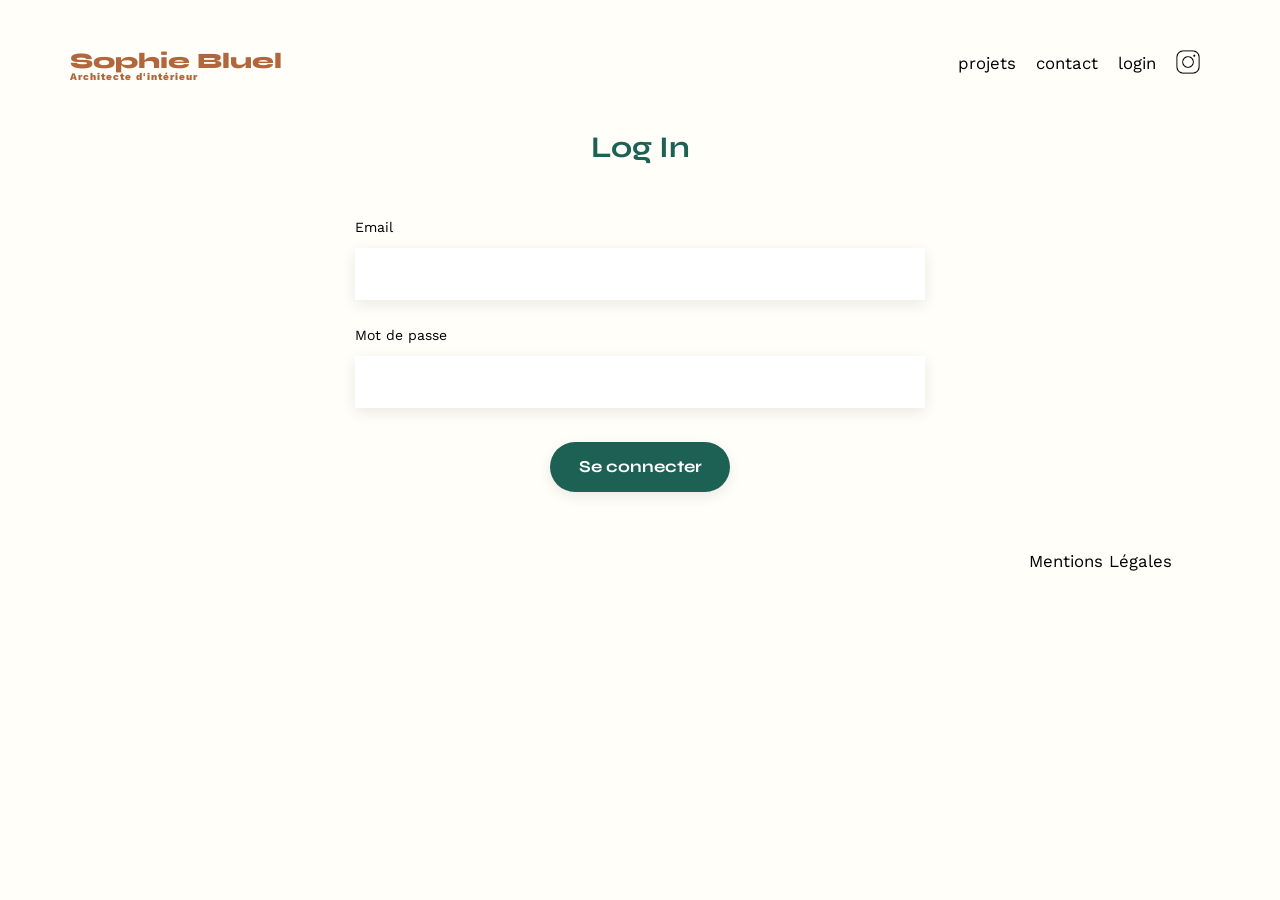
==== FrontEnd/login.html @ 8e003e16 "Filtres fonctionnels" ====
<!DOCTYPE html>
<html lang="fr">
<head>
	<meta charset="UTF-8">
	<title>Sophie Bluel - Architecte d'intérieur</title>
	<meta name="viewport" content="width=device-width, initial-scale=1.0">
	<link rel="preconnect" href="https://fonts.googleapis.com">
	<link rel="preconnect" href="https://fonts.gstatic.com" crossorigin>
	<link href="https://fonts.googleapis.com/css2?family=Syne:wght@700;800&family=Work+Sans&display=swap" rel="stylesheet">
	<meta name="description" content="">
	<link rel="stylesheet" href="./assets/style.css">
</head>
<body>
  <header>
	<h1>Sophie Bluel <span>Architecte d'intérieur</span></h1>
	<nav>
		<ul>
			<li>projets</li>
			<li>contact</li>
			<li>login</li>
			<li><img src="./assets/icons/instagram.png" alt="Instagram" class="instagram-logo"></li>
		</ul>
	</nav>
</header>
<section id="contact">
  <h2>Log In</h2>
  <form id="login-form" action="#">
    <label for="email">Email</label>
    <input type="email" id="email" required>
    <label for="password">Mot de passe</label>
    <input type="password" id="password" required>
    <input type="submit" value="Se connecter">
  </form>
</section>
<footer>
	<nav>
		<ul>
			<li>Mentions Légales</li>
		</ul>
	</nav>
</footer>
</body>
</html>
---- FrontEnd/assets/style.css ----
/* http://meyerweb.com/eric/tools/css/reset/
   v2.0 | 20110126
   License: none (public domain)
*/

html, body, div, span, applet, object, iframe,
h1, h2, h3, h4, h5, h6, p, blockquote, pre,
a, abbr, acronym, address, big, cite, code,
del, dfn, em, img, ins, kbd, q, s, samp,
small, strike, strong, sub, sup, tt, var,
b, u, i, center,
dl, dt, dd, ol, ul, li,
fieldset, form, label, legend,
table, caption, tbody, tfoot, thead, tr, th, td,
article, aside, canvas, details, embed,
figure, figcaption, footer, header, hgroup,
menu, nav, output, ruby, section, summary,
time, mark, audio, video {
	margin: 0;
	padding: 0;
	border: 0;
	font-size: 100%;
	font: inherit;
	vertical-align: baseline;
}
/* HTML5 display-role reset for older browsers */
article, aside, details, figcaption, figure,
footer, header, hgroup, menu, nav, section {
	display: block;
}
body {
	line-height: 1;
}
ol, ul {
	list-style: none;
}
blockquote, q {
	quotes: none;
}
blockquote:before, blockquote:after,
q:before, q:after {
	content: '';
	content: none;
}
table {
	border-collapse: collapse;
	border-spacing: 0;
}
/** end reset css**/
body {
	max-width: 1140px;
	margin:auto;
	font-family: 'Work Sans' ;
	font-size: 14px;
	background-color: #FFFEF8;
}
header {
	display: flex;
	justify-content: space-between;
	margin: 50px 0
}
section {
	margin: 50px 0
}

h1{
	display: flex;
	flex-direction: column;
	font-family: 'Syne';
	font-size: 22px;
	font-weight: 800;
	color: #B1663C
}

h1 > span {
	font-family: 'Work Sans';
	font-size:10px;
	letter-spacing: 0.1em;
;
}

h2{
	font-family: 'Syne';
	font-weight: 700;
	font-size: 30px;
	color: #1D6154
}
nav ul {
	display: flex;
	align-items: center;
	list-style-type: none;

}
nav li {
	padding: 0 10px;
	font-size: 1.2em;
}

li:hover {
	color: #B1663C;
}
#introduction {
	display: flex;
	align-items: center;
}
#introduction figure {
	flex: 1
}
#introduction img {
	display: block;
	margin: auto;
	width: 80%;
}

#introduction article {
	flex: 1
}
#introduction h2 {
	margin-bottom: 1em;
}

#introduction p {
	margin-bottom: 0.5em;
}
#portfolio h2 {
	text-align: center;
	margin-bottom: 1em;
}
#gallery {
	width: 100%;
	display: grid;
	grid-template-columns: 1fr 1fr 1fr;
	grid-column-gap: 20px;
	grid-row-gap: 20px;
}

#gallery img {
	width: 100%;

}
#contact {
	width: 50%;
margin: auto;
}
#contact > * {
	text-align: center;

}
#contact h2{
	margin-bottom: 20px;
}
#contact form {
	text-align: left;
	margin-top:30px;
	display: flex;
	flex-direction: column;
}

#contact input {
	height: 50px;
	font-size: 1.2em;
	border: none;
	box-shadow: 0px 4px 14px rgba(0, 0, 0, 0.09);
}
#contact label {
	margin: 2em 0 1em 0;
}
#contact textarea {
	border: none;
	box-shadow: 0px 4px 14px rgba(0, 0, 0, 0.09);
}

input[type="submit"]{
	font-family: 'Syne';
	font-weight: 700;
	color: white;
	background-color: #1D6154;
	margin : 2em auto ;
	width: 180px;
	text-align: center;
	border-radius: 60px ;
}

footer nav ul {
	display: flex;
	justify-content: flex-end;
	margin: 2em
}

.buttons-container {
	display: flex;
	justify-content: space-around;
	margin-bottom: 50px;
	margin-top: 40px;
}

#filtres {
	  display: flex;
    margin-bottom: 50px;
    margin-top: 40px;
    justify-content: center;
    column-gap: 20px;
}

/* .buttons-filtre {
	display: flex;
	flex-wrap: wrap;

} */

#filtres button {
    color: #1D6154;
		background: none;
    border-radius: 60px;
    height: 37px;
    font-size: 16px;
    font-weight: 700;
    text-align: start;
    padding: 4px 24px 4px 24px;
    border: solid 1px;
    border-color: #1D6154;
    display: flex;
    align-items: center;
		font-family: 'Syne';
}

.instagram-logo {
	width: 24px;
	height: 24px;
	align-items: center;
}

#filtres button:active {
	color: #FFFEF8;
	background-color: #1D6154;
}
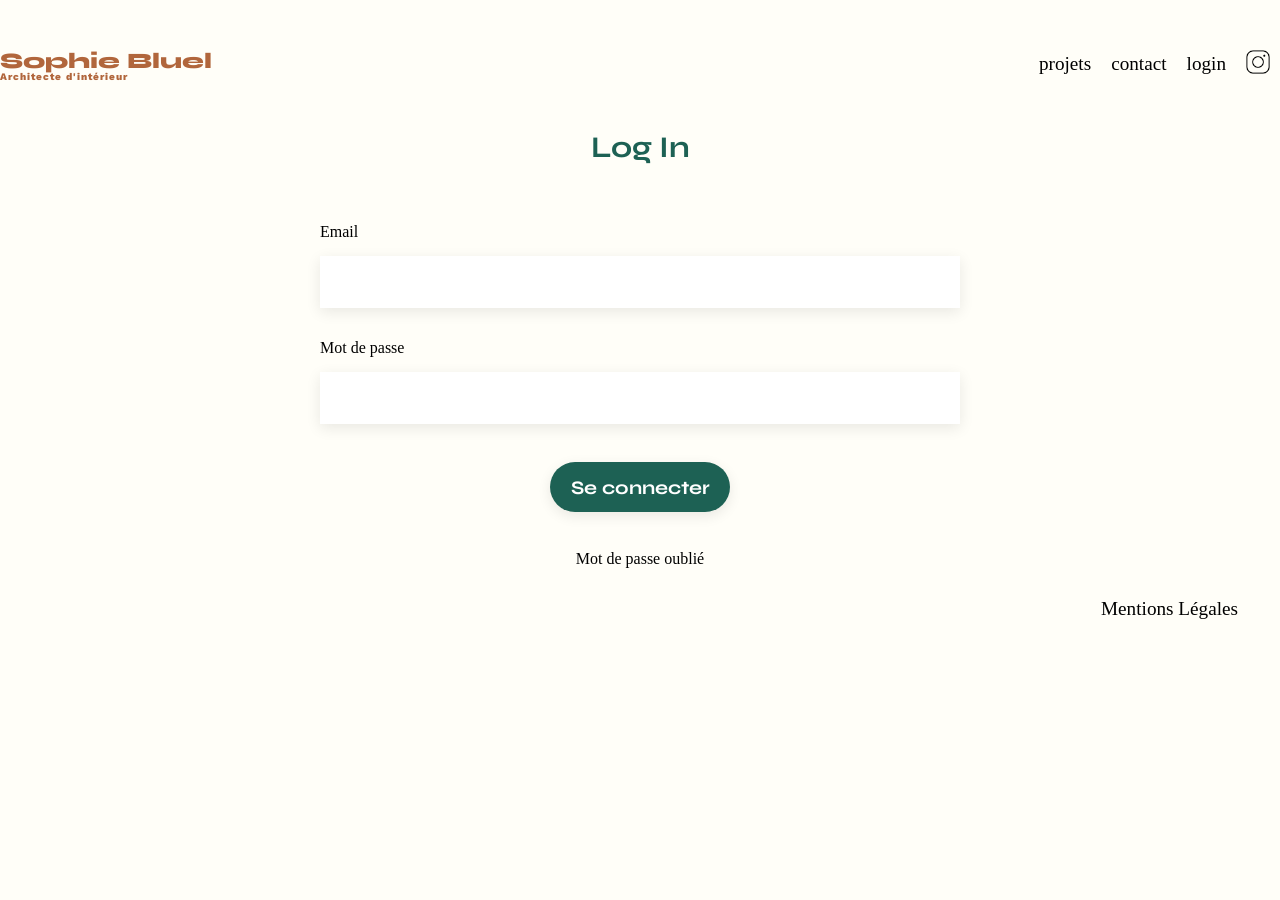
==== commit 09ad2071: "Page de connexion établie, ajout d'une modale en cours" ====
--- a/FrontEnd/login.html
+++ b/FrontEnd/login.html
@@ -12,7 +12,8 @@
 </head>
 <body>
   <header>
-	<h1>Sophie Bluel <span>Architecte d'intérieur</span></h1>
+		<a href="index.html">
+	<h1 >Sophie Bluel <span>Architecte d'intérieur</span></h1></a>
 	<nav>
 		<ul>
 			<li>projets</li>
@@ -31,7 +32,11 @@
     <input type="password" id="password" required>
     <input type="submit" value="Se connecter">
   </form>
+	<p>Mot de passe oublié</p>
 </section>
+	<p id="error-message" style="color: red; display: none;">
+  Email ou mot de passe incorrect
+</p>
 <footer>
 	<nav>
 		<ul>
@@ -39,5 +44,6 @@
 		</ul>
 	</nav>
 </footer>
+<script src="login.js"></script>
 </body>
 </html>
--- a/FrontEnd/assets/style.css
+++ b/FrontEnd/assets/style.css
@@ -47,11 +47,14 @@
 	border-spacing: 0;
 }
 /** end reset css**/
-body {
+.root-div {
 	max-width: 1140px;
 	margin:auto;
 	font-family: 'Work Sans' ;
 	font-size: 14px;
+}
+
+body {
 	background-color: #FFFEF8;
 }
 header {
@@ -124,7 +127,7 @@
 }
 #portfolio h2 {
 	text-align: center;
-	margin-bottom: 1em;
+	/* margin-bottom: 1em; */
 }
 #gallery {
 	width: 100%;
@@ -201,12 +204,6 @@
     justify-content: center;
     column-gap: 20px;
 }
-
-/* .buttons-filtre {
-	display: flex;
-	flex-wrap: wrap;
-
-} */
 
 #filtres button {
     color: #1D6154;
@@ -233,4 +230,87 @@
 #filtres button:active {
 	color: #FFFEF8;
 	background-color: #1D6154;
+}
+
+#edit-banner {
+  background-color: black;
+  color: white;
+  text-align: center;
+  padding: 10px;
+	margin: 0;
+	height: 59px;
+	width: 100%;
+
+}
+
+#modifier {
+	border: none;
+	background: none;
+	font-family: 'Work sans';
+	font-size: 14px;
+	font-weight: 400;
+	cursor: pointer;
+}
+
+.next {
+display: flex;
+vertical-align: middle;
+justify-content: center;
+}
+
+
+a {
+	text-decoration: none;
+}
+
+
+.modal-container {
+	/* display: none; */
+	position: fixed;
+	top: 0;
+	width: 100%;
+	height: 100%;
+}
+
+.modal-container.active {
+	display: block;
+}
+
+.overlay {
+	position: absolute;
+	width: 100%;
+	height: 100%;
+	background: #0000004D;
+}
+
+.modal h3 {
+	font-family: 'Work Sans';
+	font-size: 26px;
+	text-align: center;
+	padding: 50px;
+}
+
+.modal {
+	width: 95%;
+	max-width: 500px;
+	min-width: 300px;
+	background: white;
+	border-radius: 5px;
+	position: absolute;
+	top: 40%;
+	left: 50%;
+	transform: translate(-50%, -50%);
+}
+
+.close-modal {
+	padding: 8px 10px;
+	border: none;
+	border-radius: 5px;
+	font-size: 18px;
+	position: absolute;
+	top: 10px;
+	right: 10px;
+	cursor: pointer;
+	color: black;
+	background: none;
 }
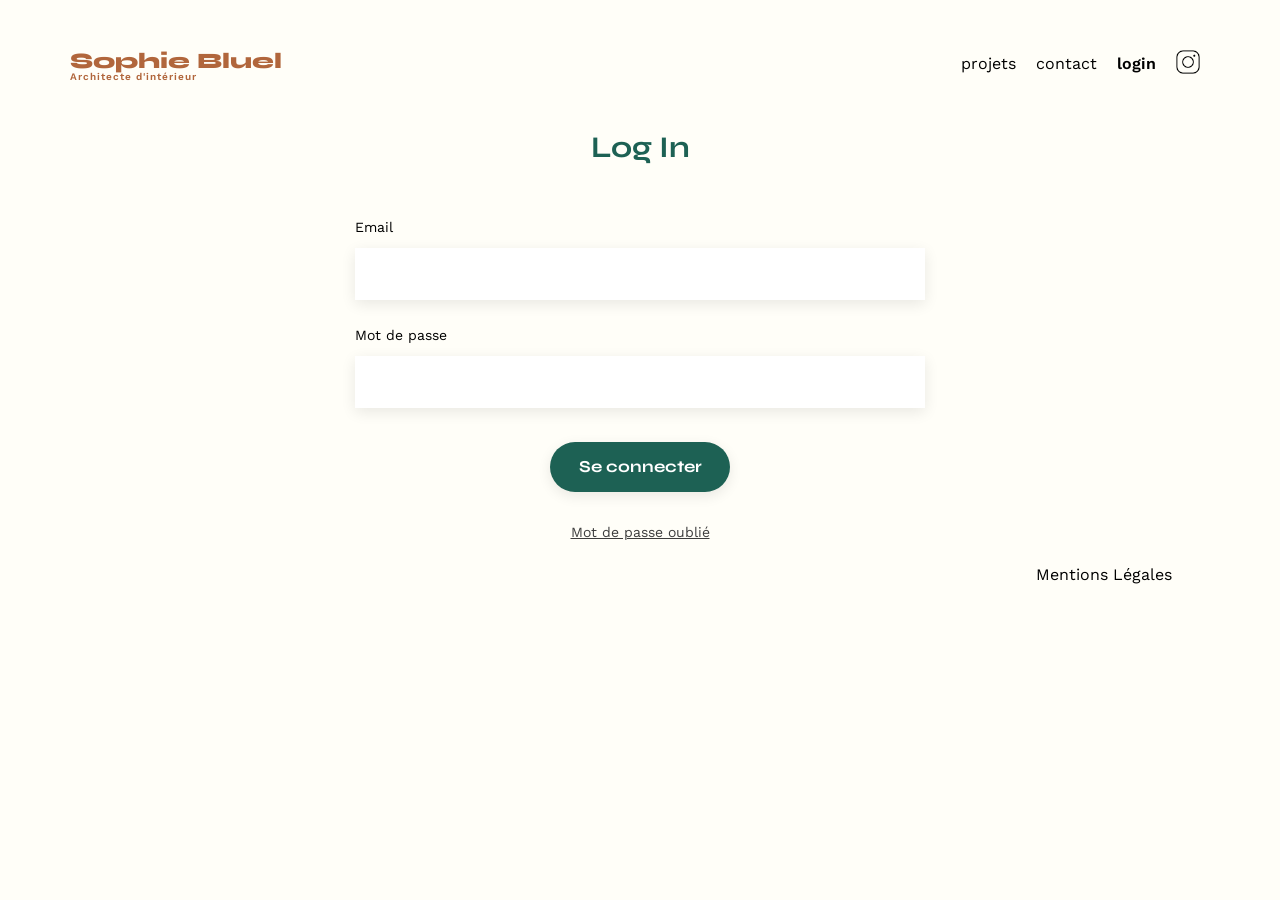
==== commit 85dbafbc: "Ajout de la première et deuxième modale" ====
--- a/FrontEnd/login.html
+++ b/FrontEnd/login.html
@@ -11,6 +11,7 @@
 	<link rel="stylesheet" href="./assets/style.css">
 </head>
 <body>
+	<div class="root-div">
   <header>
 		<a href="index.html">
 	<h1 >Sophie Bluel <span>Architecte d'intérieur</span></h1></a>
@@ -18,8 +19,8 @@
 		<ul>
 			<li>projets</li>
 			<li>contact</li>
-			<li>login</li>
-			<li><img src="./assets/icons/instagram.png" alt="Instagram" class="instagram-logo"></li>
+			<li><span>login</span></li>
+			<li><a href="#"><img src="./assets/icons/instagram.png" alt="Instagram" class="instagram-logo"></a></li>
 		</ul>
 	</nav>
 </header>
@@ -32,11 +33,11 @@
     <input type="password" id="password" required>
     <input type="submit" value="Se connecter">
   </form>
-	<p>Mot de passe oublié</p>
-</section>
-	<p id="error-message" style="color: red; display: none;">
+	<p class="text-deco">Mot de passe oublié</p>
+		<p id="error-message" style="color: red; display: none;">
   Email ou mot de passe incorrect
 </p>
+</section>
 <footer>
 	<nav>
 		<ul>
@@ -44,6 +45,7 @@
 		</ul>
 	</nav>
 </footer>
+</div>
 <script src="login.js"></script>
 </body>
 </html>
--- a/FrontEnd/assets/style.css
+++ b/FrontEnd/assets/style.css
@@ -233,14 +233,29 @@
 }
 
 #edit-banner {
+	display: flex;
+	justify-content: center;
+	align-items: center;
   background-color: black;
   color: white;
   text-align: center;
-  padding: 10px;
+  /* padding: 10px; */
 	margin: 0;
 	height: 59px;
 	width: 100%;
-
+	font-family: 'Work Sans';
+
+}
+
+#edit-banner p {
+margin-left: 10px;
+}
+
+.edit-btn {
+	display: flex;
+	justify-content: center;
+	align-items: center;
+	margin-left: 20px;
 }
 
 #modifier {
@@ -256,6 +271,7 @@
 display: flex;
 vertical-align: middle;
 justify-content: center;
+align-items: center;
 }
 
 
@@ -264,8 +280,14 @@
 }
 
 
+
+
+
+/*********** Modal ***********/
+
+
 .modal-container {
-	/* display: none; */
+	display: none;
 	position: fixed;
 	top: 0;
 	width: 100%;
@@ -274,6 +296,20 @@
 
 .modal-container.active {
 	display: block;
+}
+
+
+.button-add-photo{
+ background-color: #1D6154;
+ color: white;
+ font-family: 'Syne';
+ font-size: 14px;
+ border: none;
+ border-radius: 20px;
+ padding: 8px 16px;
+ width: 236px;
+ height: 36px;
+margin: 20px;
 }
 
 .overlay {
@@ -287,19 +323,28 @@
 	font-family: 'Work Sans';
 	font-size: 26px;
 	text-align: center;
-	padding: 50px;
+	padding: 20px;
+	padding-bottom: 0;
 }
 
 .modal {
+	display: flex;
+	flex-direction: column;
+	align-items: center;
 	width: 95%;
-	max-width: 500px;
+	max-width: 600px;
 	min-width: 300px;
 	background: white;
 	border-radius: 5px;
 	position: absolute;
-	top: 40%;
+	top: 50%;
 	left: 50%;
 	transform: translate(-50%, -50%);
+	padding: 40px;
+}
+
+#content2 {
+	display: none;
 }
 
 .close-modal {
@@ -313,4 +358,163 @@
 	cursor: pointer;
 	color: black;
 	background: none;
-}+}
+
+.image-container {
+  position: relative; 
+  display: block;
+}
+
+.image-container i {
+  position: absolute;
+  top: 5px;    
+  right: 5px;   
+  color: white;
+  font-size: 10px;
+  background: black;
+  padding: 4px;
+  border-radius: 2px;
+  cursor: pointer;
+}
+
+.image-container img {
+	display: block;
+}
+
+.modal img {
+	display: block;
+	max-width: 90px;
+}
+
+.modal .icon {
+	position: absolute;
+	top: 10px;
+}
+
+#container-photo {
+	display: flex;
+	flex-wrap: wrap;
+	gap: 10px;
+	row-gap: 20px;
+	padding: 50px;
+}
+
+.line {
+	width: 85%;
+	height: 1px;
+	background-color: gray;
+	margin-bottom: 20px;
+}
+
+
+.ajouter-photo {
+	display: flex;
+	flex-direction: column;
+	width: 420px ;
+	height: 169px;
+	background-color: #E8F1F6;	
+	justify-content: center;
+	align-items: center;
+	margin-top: 30px;
+	margin-bottom: 30px;
+}
+
+
+#ajouter-photo-form {
+	display: flex;
+	flex-direction: column;
+	
+}
+
+.previous {
+		padding: 8px 10px;
+	border: none;
+	border-radius: 5px;
+	font-size: 18px;
+	position: absolute;
+	top: 10px;
+	left: 10px;
+	cursor: pointer;
+	color: black;
+	background: none;
+}
+
+
+.image-icon {
+	color: #B9C5CC;
+	font-size: 76px;
+
+}
+
+.add-photo {
+	border: none;
+	background-color: #CBD6DC;
+	padding: 8px 16px;
+	margin: 10px;
+	border-radius: 20px;
+	width: 173px;
+	height: 36px;
+	font-family: 'Work Sans';
+	font-size: 14px;
+	color: #306685;
+	font-weight: 500;
+}
+
+.ajouter-photo p {
+	font-size: 10px;
+	color: #444444;
+}
+
+
+#ajouter-photo-form input {
+	height: 50px;
+	font-size: 1.2em;
+	border: none;
+	box-shadow: 0px 4px 14px rgba(0, 0, 0, 0.09);
+}
+#ajouter-photo-form label {
+	margin: 2em 0 1em 0;
+}
+
+
+#ajouter-photo-form form {
+	text-align: left;
+	margin-top:30px;
+	display: flex;
+	flex-direction: column;
+	margin-bottom: 40px;
+}
+
+#ajouter-photo-form label {
+	font-family: 'Work Sans';
+}
+
+.button-valid {
+	background-color: #A7A7A7;
+	color: white;
+	width: 237px;
+	height: 36px;
+	padding: 8px ;
+	border: none;
+	font-family: 'Syne';
+	border-radius:20px;
+	text-align: center;
+}
+
+/************ Login ************/
+
+.text-deco {
+	font-size: 14px;
+	text-decoration: underline;
+	color: #3D3D3D;
+	font-family: 'Work Sans';
+}
+
+.root-div span {
+	font-weight: 600;
+}
+
+.root-div li {
+	font-size: 16px;
+}
+
